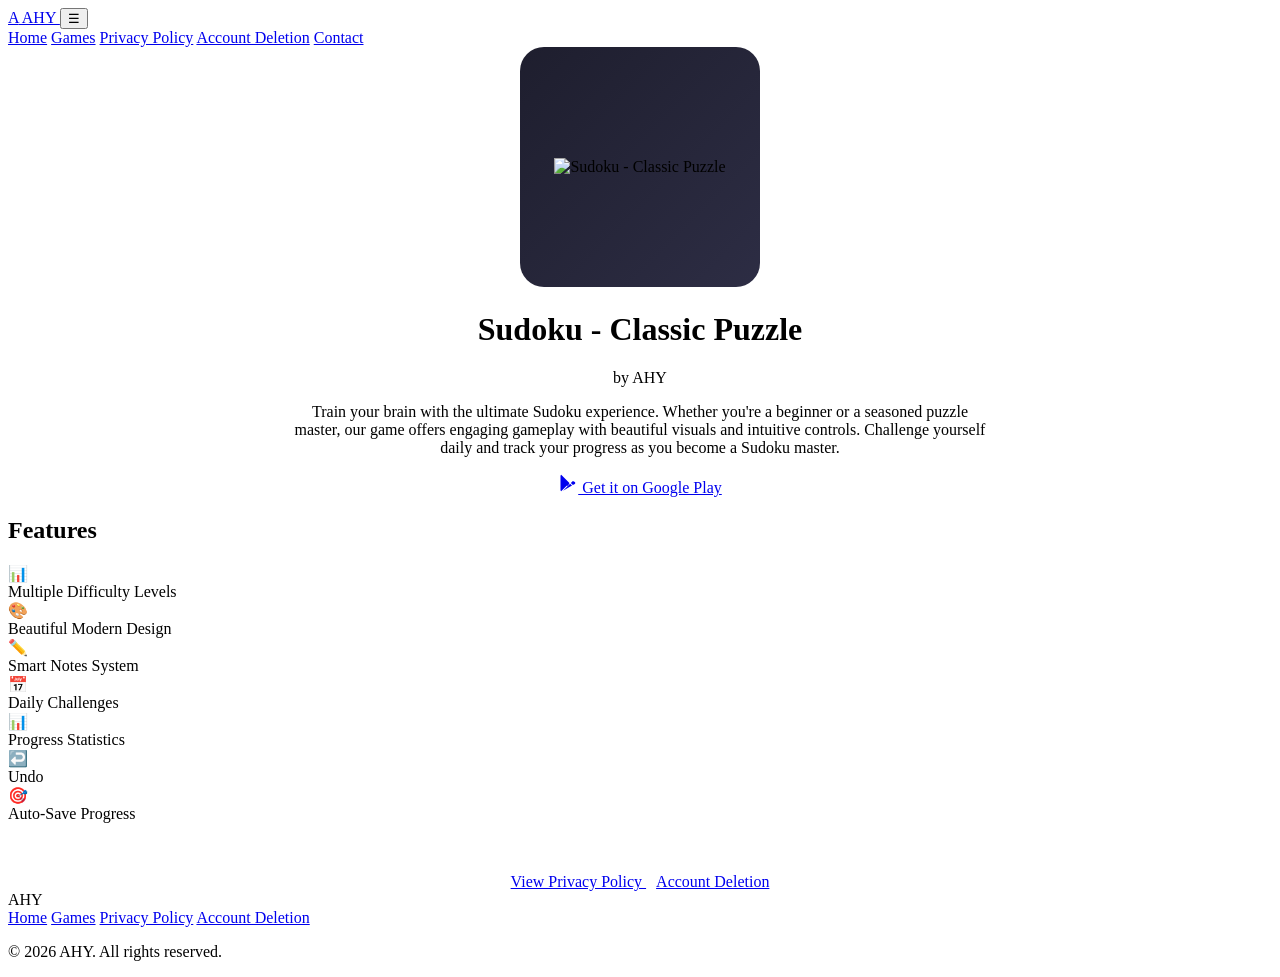
==== games/sudoku/index.html @ 4fc985c7 "Add files via upload" ====
<!DOCTYPE html>
<html lang="en">
<head>
    <meta charset="UTF-8">
    <meta name="viewport" content="width=device-width, initial-scale=1.0">
    <title>Sudoku - Classic Puzzle - AHY</title>
    <meta name="description" content="Download Sudoku - Classic Puzzle by AHY. Train your brain with the ultimate Sudoku experience on Google Play.">
    <link rel="stylesheet" href="../../css/styles.css">
    <link rel="preconnect" href="https://fonts.googleapis.com">
    <link rel="preconnect" href="https://fonts.gstatic.com" crossorigin>
    <link href="https://fonts.googleapis.com/css2?family=Inter:wght@400;500;600;700;800&display=swap" rel="stylesheet">
    <style>
        .game-icon-large {
            width: 100%;
            max-width: 200px;
            aspect-ratio: 1;
            border-radius: 24px;
            display: flex;
            align-items: center;
            justify-content: center;
            border: 1px solid var(--border-color);
            margin: 0 auto 24px;
            overflow: hidden;
            padding: 20px;
            background: linear-gradient(135deg, #1e1e2e 0%, #2d2d44 100%);
        }
        .game-icon-large img {
            max-width: 100%;
            max-height: 100%;
            object-fit: contain;
        }
    </style>
</head>
<body>
    <header>
        <div class="container nav-container">
            <a href="../../index.html" class="logo">
                <span class="logo-icon">A</span>
                AHY
            </a>
            <button class="mobile-menu-btn" onclick="toggleMenu()">☰</button>
            <nav id="mainNav">
                <a href="../../index.html">Home</a>
                <a href="../index.html" class="active">Games</a>
                <a href="privacy-policy.html">Privacy Policy</a>
                <a href="account-deletion.html">Account Deletion</a>
                <a href="../../index.html#contact">Contact</a>
            </nav>
        </div>
    </header>

    <main>
        <div class="game-detail">
            <div class="game-hero">
                <div class="game-icon-large">
                    <img src="../../images/icon.png" alt="Sudoku - Classic Puzzle">
                </div>
                <div class="game-info" style="text-align: center; max-width: 700px; margin: 0 auto;">
                    <h1>Sudoku - Classic Puzzle</h1>
                    <p class="game-developer">by AHY</p>
                    <p class="game-description">
                        Train your brain with the ultimate Sudoku experience. Whether you're a beginner or a seasoned 
                        puzzle master, our game offers engaging gameplay with beautiful visuals and intuitive controls.
                        Challenge yourself daily and track your progress as you become a Sudoku master.
                    </p>
                    <a href="https://play.google.com/store/apps/details?id=com.AHY.sudokugame" target="_blank" class="btn btn-primary">
                        <svg width="20" height="20" viewBox="0 0 24 24" fill="currentColor">
                            <path d="M3 20.5v-17c0-.59.34-1.11.84-1.35L13.69 12l-9.85 9.85c-.5-.24-.84-.76-.84-1.35zm13.81-5.38L6.05 21.34l8.49-8.49 2.27 2.27zm3.35-4.31c.34.27.59.69.59 1.19s-.22.9-.57 1.18l-2.29 1.32-2.5-2.5 2.5-2.5 2.27 1.31zm-6.43 2.21l-2.5 2.5-2.27-1.31c-.34-.27-.57-.69-.57-1.18s.22-.9.57-1.18l2.27-1.32 2.5 2.5z"/>
                        </svg>
                        Get it on Google Play
                    </a>
                </div>
            </div>

            <div class="features">
                <h2>Features</h2>
                <div class="features-list">
                    <div class="feature-item">
                        <div class="feature-icon">📊</div>
                        <span class="feature-text">Multiple Difficulty Levels</span>
                    </div>
                    <div class="feature-item">
                        <div class="feature-icon">🎨</div>
                        <span class="feature-text">Beautiful Modern Design</span>
                    </div>
                    <div class="feature-item">
                        <div class="feature-icon">✏️</div>
                        <span class="feature-text">Smart Notes System</span>
                    </div>
                    <div class="feature-item">
                        <div class="feature-icon">📅</div>
                        <span class="feature-text">Daily Challenges</span>
                    </div>
                    <div class="feature-item">
                        <div class="feature-icon">📊</div>
                        <span class="feature-text">Progress Statistics</span>
                    </div>
                    <div class="feature-item">
                        <div class="feature-icon">↩️</div>
                        <span class="feature-text">Undo</span>
                    </div>
                    <div class="feature-item">
                        <div class="feature-icon">🎯</div>
                        <span class="feature-text">Auto-Save Progress</span>
                    </div>
                </div>
            </div>

            <div style="text-align: center; margin-top: 50px;">
                <a href="privacy-policy.html" class="btn btn-secondary" style="margin-right: 10px;">
                    View Privacy Policy
                </a>
                <a href="account-deletion.html" class="btn btn-secondary">
                    Account Deletion
                </a>
            </div>
        </div>
    </main>

    <footer>
        <div class="container footer-content">
            <div class="footer-logo">AHY</div>
            <div class="footer-links">
                <a href="../../index.html">Home</a>
                <a href="../index.html">Games</a>
                <a href="privacy-policy.html">Privacy Policy</a>
                <a href="account-deletion.html">Account Deletion</a>
            </div>
            <p class="footer-copyright">© 2026 AHY. All rights reserved.</p>
        </div>
    </footer>

    <script>
        function toggleMenu() {
            document.getElementById('mainNav').classList.toggle('active');
        }
    </script>
</body>
</html>
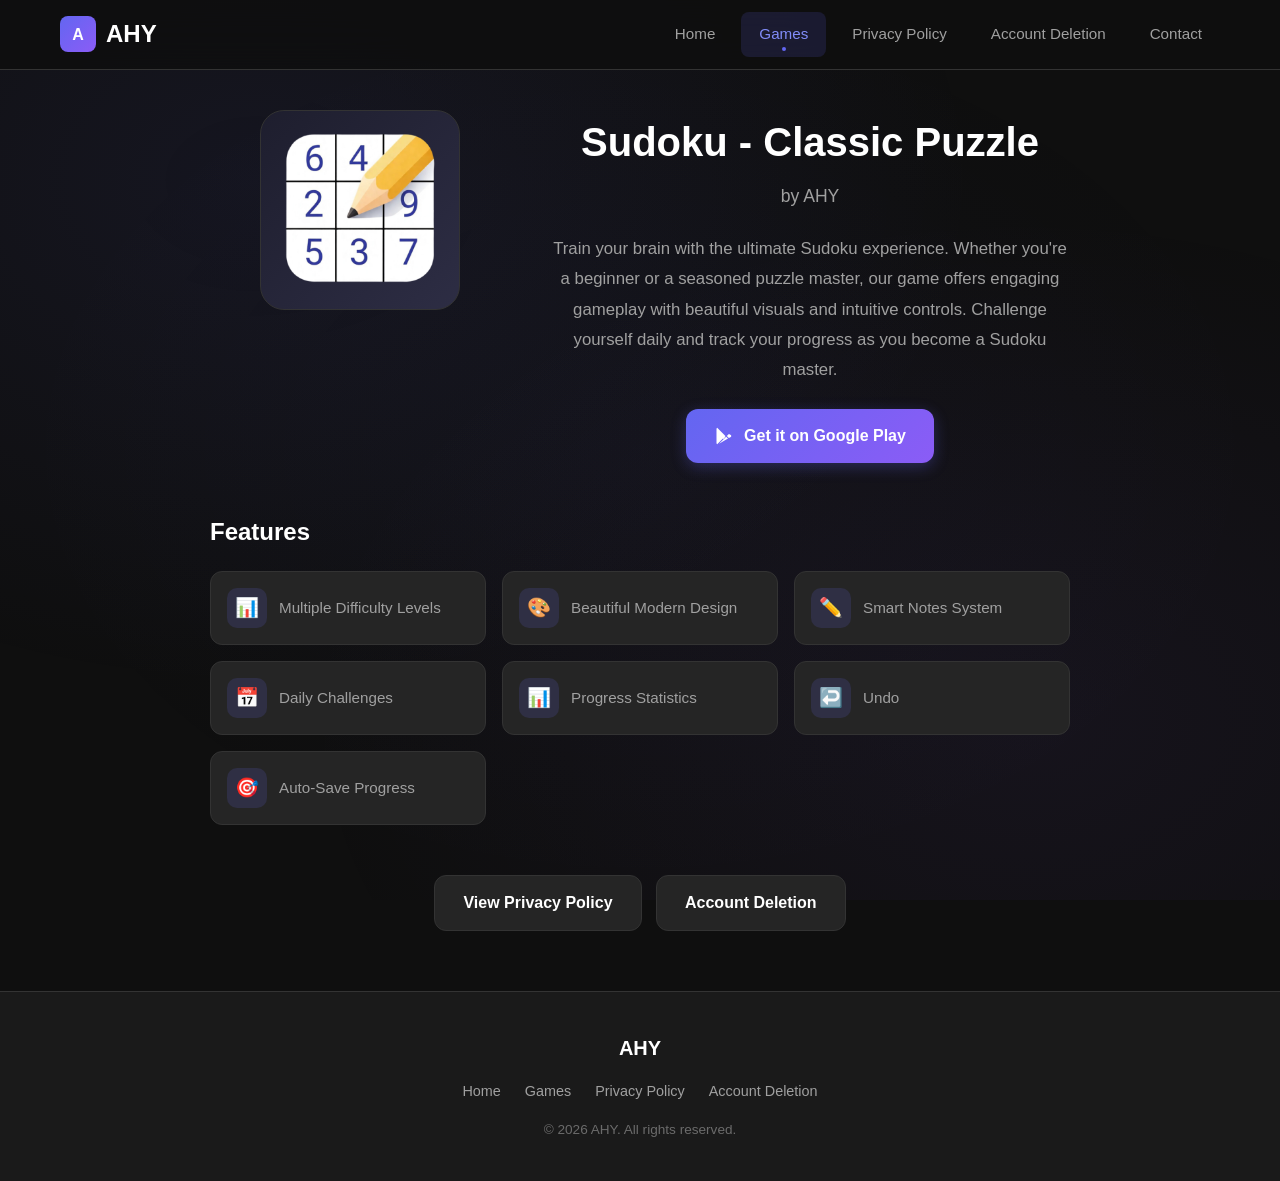
==== commit a197ead0: "Add files via upload" ====
--- a/games/sudoku/index.html
+++ b/games/sudoku/index.html
@@ -114,6 +114,19 @@
                     Account Deletion
                 </a>
             </div>
+
+            <!-- Website Notification -->
+            <div id="websiteNotification" class="notification hidden">
+                <div class="notification-content">
+                    <span class="notification-text">
+                        If you enjoyed our games, consider supporting our work! Every contribution helps us create more amazing puzzle games.
+                    </span>
+                    <div class="notification-actions">
+                        <a href="https://ko-fi.com/aronemet" target="_blank" class="btn btn-primary btn-sm">Support Us</a>
+                        <button onclick="hideNotification()" class="btn btn-secondary btn-sm">Maybe Later</button>
+                    </div>
+                </div>
+            </div>
         </div>
     </main>
 
@@ -134,6 +147,28 @@
         function toggleMenu() {
             document.getElementById('mainNav').classList.toggle('active');
         }
+
+        // Website notification logic
+        function showNotification() {
+            const notification = document.getElementById('websiteNotification');
+            const hasSeen = localStorage.getItem('hasSeenNotification');
+            
+            // Show notification randomly (30% chance) or if not seen before
+            if (!hasSeen || Math.random() < 0.3) {
+                setTimeout(() => {
+                    notification.classList.remove('hidden');
+                }, 3000); // Show after 3 seconds
+            }
+        }
+
+        function hideNotification() {
+            const notification = document.getElementById('websiteNotification');
+            notification.classList.add('hidden');
+            localStorage.setItem('hasSeenNotification', 'true');
+        }
+
+        // Show notification on page load
+        document.addEventListener('DOMContentLoaded', showNotification);
     </script>
 </body>
 </html>
--- a/css/styles.css
+++ b/css/styles.css
@@ -0,0 +1,887 @@
+/* AHY - Modern Developer Website Styles */
+
+:root {
+    /* Color Palette */
+    --bg-primary: #0f0f0f;
+    --bg-secondary: #1a1a1a;
+    --bg-card: #252525;
+    --bg-card-hover: #2d2d2d;
+    --text-primary: #ffffff;
+    --text-secondary: #a0a0a0;
+    --text-muted: #6b6b6b;
+    --accent: #6366f1;
+    --accent-hover: #818cf8;
+    --accent-gradient: linear-gradient(135deg, #6366f1 0%, #8b5cf6 100%);
+    --border-color: #333333;
+    --shadow: 0 4px 20px rgba(0, 0, 0, 0.3);
+    --shadow-hover: 0 8px 30px rgba(99, 102, 241, 0.15);
+    
+    /* Spacing */
+    --container-width: 1200px;
+    --header-height: 70px;
+}
+
+* {
+    margin: 0;
+    padding: 0;
+    box-sizing: border-box;
+}
+
+html {
+    scroll-behavior: smooth;
+}
+
+body {
+    font-family: 'Inter', -apple-system, BlinkMacSystemFont, 'Segoe UI', Roboto, sans-serif;
+    background-color: var(--bg-primary);
+    color: var(--text-primary);
+    line-height: 1.6;
+    min-height: 100vh;
+}
+
+/* Background Pattern */
+body::before {
+    content: '';
+    position: fixed;
+    top: 0;
+    left: 0;
+    width: 100%;
+    height: 100%;
+    background: 
+        radial-gradient(ellipse at 20% 20%, rgba(99, 102, 241, 0.08) 0%, transparent 50%),
+        radial-gradient(ellipse at 80% 80%, rgba(139, 92, 246, 0.06) 0%, transparent 50%),
+        radial-gradient(ellipse at 50% 50%, rgba(99, 102, 241, 0.03) 0%, transparent 70%);
+    pointer-events: none;
+    z-index: -1;
+}
+
+/* Container */
+.container {
+    max-width: var(--container-width);
+    margin: 0 auto;
+    padding: 0 20px;
+}
+
+/* Header & Navigation */
+header {
+    position: fixed;
+    top: 0;
+    left: 0;
+    right: 0;
+    height: var(--header-height);
+    background: rgba(15, 15, 15, 0.85);
+    backdrop-filter: blur(20px);
+    border-bottom: 1px solid var(--border-color);
+    z-index: 1000;
+}
+
+.nav-container {
+    display: flex;
+    justify-content: space-between;
+    align-items: center;
+    height: 100%;
+}
+
+.logo {
+    font-size: 1.5rem;
+    font-weight: 700;
+    color: var(--text-primary);
+    text-decoration: none;
+    display: flex;
+    align-items: center;
+    gap: 10px;
+}
+
+.logo-icon {
+    width: 36px;
+    height: 36px;
+    background: var(--accent-gradient);
+    border-radius: 8px;
+    display: flex;
+    align-items: center;
+    justify-content: center;
+    font-weight: 800;
+    font-size: 1rem;
+}
+
+nav {
+    display: flex;
+    gap: 8px;
+}
+
+nav a {
+    color: var(--text-secondary);
+    text-decoration: none;
+    padding: 10px 18px;
+    border-radius: 8px;
+    font-weight: 500;
+    font-size: 0.95rem;
+    transition: all 0.3s ease;
+    position: relative;
+}
+
+nav a:hover {
+    color: var(--text-primary);
+    background: rgba(99, 102, 241, 0.1);
+}
+
+nav a.active {
+    color: var(--accent-hover);
+    background: rgba(99, 102, 241, 0.15);
+}
+
+nav a.active::after {
+    content: '';
+    position: absolute;
+    bottom: 6px;
+    left: 50%;
+    transform: translateX(-50%);
+    width: 4px;
+    height: 4px;
+    background: var(--accent);
+    border-radius: 50%;
+}
+
+/* Mobile Navigation */
+.mobile-menu-btn {
+    display: none;
+    background: none;
+    border: none;
+    color: var(--text-primary);
+    font-size: 1.5rem;
+    cursor: pointer;
+    padding: 8px;
+}
+
+/* Main Content */
+main {
+    padding-top: calc(var(--header-height) + 40px);
+    padding-bottom: 60px;
+    min-height: calc(100vh - var(--header-height));
+}
+
+/* Hero Section */
+.hero {
+    text-align: center;
+    padding: 60px 20px;
+}
+
+.hero-title {
+    font-size: 3.5rem;
+    font-weight: 800;
+    margin-bottom: 20px;
+    background: var(--accent-gradient);
+    -webkit-background-clip: text;
+    -webkit-text-fill-color: transparent;
+    background-clip: text;
+    letter-spacing: -0.02em;
+}
+
+.hero-subtitle {
+    font-size: 1.25rem;
+    color: var(--text-secondary);
+    max-width: 600px;
+    margin: 0 auto 40px;
+}
+
+/* Button Styles */
+.btn {
+    display: inline-flex;
+    align-items: center;
+    gap: 10px;
+    padding: 14px 28px;
+    border-radius: 12px;
+    font-weight: 600;
+    font-size: 1rem;
+    text-decoration: none;
+    transition: all 0.3s ease;
+    border: none;
+    cursor: pointer;
+}
+
+.btn-primary {
+    background: var(--accent-gradient);
+    color: white;
+    box-shadow: 0 4px 15px rgba(99, 102, 241, 0.3);
+}
+
+.btn-primary:hover {
+    transform: translateY(-2px);
+    box-shadow: 0 6px 25px rgba(99, 102, 241, 0.4);
+}
+
+.btn-secondary {
+    background: var(--bg-card);
+    color: var(--text-primary);
+    border: 1px solid var(--border-color);
+}
+
+.btn-secondary:hover {
+    background: var(--bg-card-hover);
+    border-color: var(--accent);
+}
+
+/* Games Grid */
+.games-grid {
+    display: grid;
+    grid-template-columns: repeat(auto-fill, minmax(320px, 1fr));
+    gap: 24px;
+    margin-top: 40px;
+}
+
+/* Game Card */
+.game-card {
+    background: var(--bg-card);
+    border-radius: 16px;
+    overflow: hidden;
+    border: 1px solid var(--border-color);
+    transition: all 0.4s ease;
+    text-decoration: none;
+    display: block;
+}
+
+.game-card:hover {
+    transform: translateY(-8px);
+    box-shadow: var(--shadow-hover);
+    border-color: var(--accent);
+}
+
+.game-card-image {
+    width: 100%;
+    height: 200px;
+    background: linear-gradient(135deg, #1e1e2e 0%, #2d2d44 100%);
+    display: flex;
+    align-items: center;
+    justify-content: center;
+    font-size: 4rem;
+}
+
+.game-card-content {
+    padding: 24px;
+}
+
+.game-card-title {
+    font-size: 1.25rem;
+    font-weight: 700;
+    color: var(--text-primary);
+    margin-bottom: 8px;
+}
+
+.game-card-description {
+    color: var(--text-secondary);
+    font-size: 0.9rem;
+    margin-bottom: 16px;
+}
+
+.game-card-meta {
+    display: flex;
+    gap: 12px;
+    flex-wrap: wrap;
+}
+
+.tag {
+    background: rgba(99, 102, 241, 0.15);
+    color: var(--accent-hover);
+    padding: 4px 12px;
+    border-radius: 20px;
+    font-size: 0.75rem;
+    font-weight: 600;
+}
+
+/* Page Headers */
+.page-header {
+    text-align: center;
+    padding: 40px 20px;
+}
+
+.page-title {
+    font-size: 2.5rem;
+    font-weight: 700;
+    margin-bottom: 12px;
+    color: var(--text-primary);
+}
+
+.page-description {
+    color: var(--text-secondary);
+    font-size: 1.1rem;
+    max-width: 600px;
+    margin: 0 auto;
+}
+
+/* Game Detail Page */
+.game-detail {
+    max-width: 900px;
+    margin: 0 auto;
+    padding: 0 20px;
+}
+
+.game-hero {
+    display: grid;
+    grid-template-columns: 300px 1fr;
+    gap: 40px;
+    margin-bottom: 50px;
+    align-items: start;
+}
+
+.game-icon-large {
+    width: 100%;
+    aspect-ratio: 1;
+    background: linear-gradient(135deg, #1e1e2e 0%, #2d2d44 100%);
+    border-radius: 24px;
+    display: flex;
+    align-items: center;
+    justify-content: center;
+    font-size: 6rem;
+    border: 1px solid var(--border-color);
+}
+
+.game-info h1 {
+    font-size: 2.5rem;
+    font-weight: 800;
+    margin-bottom: 8px;
+}
+
+.game-developer {
+    color: var(--text-secondary);
+    font-size: 1.1rem;
+    margin-bottom: 24px;
+}
+
+.game-description {
+    color: var(--text-secondary);
+    font-size: 1.05rem;
+    line-height: 1.8;
+    margin-bottom: 24px;
+}
+
+/* Features List */
+.features {
+    margin: 40px 0;
+}
+
+.features h2 {
+    font-size: 1.5rem;
+    margin-bottom: 20px;
+    color: var(--text-primary);
+}
+
+.features-list {
+    display: grid;
+    grid-template-columns: repeat(auto-fit, minmax(250px, 1fr));
+    gap: 16px;
+}
+
+.feature-item {
+    display: flex;
+    align-items: center;
+    gap: 12px;
+    padding: 16px;
+    background: var(--bg-card);
+    border-radius: 12px;
+    border: 1px solid var(--border-color);
+}
+
+.feature-icon {
+    width: 40px;
+    height: 40px;
+    background: rgba(99, 102, 241, 0.15);
+    border-radius: 10px;
+    display: flex;
+    align-items: center;
+    justify-content: center;
+    font-size: 1.2rem;
+    flex-shrink: 0;
+}
+
+.feature-text {
+    color: var(--text-secondary);
+    font-size: 0.95rem;
+}
+
+/* Screenshots Section */
+.screenshots {
+    margin: 50px 0;
+}
+
+.screenshots h2 {
+    font-size: 1.5rem;
+    margin-bottom: 20px;
+    color: var(--text-primary);
+}
+
+.screenshots-grid {
+    display: grid;
+    grid-template-columns: repeat(auto-fill, minmax(200px, 1fr));
+    gap: 16px;
+}
+
+.screenshot {
+    aspect-ratio: 9/16;
+    background: linear-gradient(135deg, #1e1e2e 0%, #2d2d44 100%);
+    border-radius: 12px;
+    border: 1px solid var(--border-color);
+    display: flex;
+    align-items: center;
+    justify-content: center;
+    font-size: 3rem;
+    color: var(--text-muted);
+    transition: all 0.3s ease;
+}
+
+.screenshot:hover {
+    border-color: var(--accent);
+    transform: scale(1.02);
+}
+
+/* Privacy Policy Page */
+.privacy-content {
+    max-width: 800px;
+    margin: 0 auto;
+    padding: 0 20px;
+}
+
+.privacy-content h1 {
+    font-size: 2rem;
+    margin-bottom: 8px;
+}
+
+.privacy-content h2 {
+    font-size: 1.4rem;
+    margin-top: 30px;
+    margin-bottom: 12px;
+    color: var(--text-primary);
+}
+
+.privacy-content p {
+    color: var(--text-secondary);
+    margin-bottom: 16px;
+    line-height: 1.8;
+}
+
+.privacy-content ul {
+    margin-bottom: 20px;
+    padding-left: 24px;
+}
+
+.privacy-content li {
+    color: var(--text-secondary);
+    margin-bottom: 8px;
+    line-height: 1.6;
+}
+
+/* Footer */
+footer {
+    background: var(--bg-secondary);
+    border-top: 1px solid var(--border-color);
+    padding: 40px 20px;
+    text-align: center;
+    margin-top: auto;
+}
+
+.footer-content {
+    display: flex;
+    flex-direction: column;
+    align-items: center;
+    gap: 16px;
+}
+
+.footer-logo {
+    font-size: 1.25rem;
+    font-weight: 700;
+    color: var(--text-primary);
+}
+
+.footer-links {
+    display: flex;
+    gap: 24px;
+    flex-wrap: wrap;
+    justify-content: center;
+}
+
+.footer-links a {
+    color: var(--text-secondary);
+    text-decoration: none;
+    font-size: 0.9rem;
+    transition: color 0.3s ease;
+}
+
+.footer-links a:hover {
+    color: var(--accent-hover);
+}
+
+.footer-copyright {
+    color: var(--text-muted);
+    font-size: 0.85rem;
+}
+
+/* Contact Section */
+.contact-section {
+    max-width: 600px;
+    margin: 0 auto;
+    padding: 40px 20px;
+}
+
+.contact-form {
+    background: var(--bg-card);
+    padding: 32px;
+    border-radius: 16px;
+    border: 1px solid var(--border-color);
+}
+
+.form-group {
+    margin-bottom: 20px;
+}
+
+.form-group label {
+    display: block;
+    color: var(--text-primary);
+    margin-bottom: 8px;
+    font-weight: 500;
+}
+
+.form-group input,
+.form-group textarea {
+    width: 100%;
+    padding: 14px 16px;
+    background: var(--bg-secondary);
+    border: 1px solid var(--border-color);
+    border-radius: 10px;
+    color: var(--text-primary);
+    font-size: 1rem;
+    font-family: inherit;
+    transition: border-color 0.3s ease;
+}
+
+.form-group input:focus,
+.form-group textarea:focus {
+    outline: none;
+    border-color: var(--accent);
+}
+
+.form-group textarea {
+    min-height: 150px;
+    resize: vertical;
+}
+
+/* Responsive Design */
+@media (max-width: 768px) {
+    .hero-title {
+        font-size: 2.5rem;
+    }
+    
+    .hero-subtitle {
+        font-size: 1rem;
+    }
+    
+    .nav-container {
+        position: relative;
+    }
+    
+    nav {
+        position: absolute;
+        top: 100%;
+        left: 0;
+        right: 0;
+        background: var(--bg-secondary);
+        border-bottom: 1px solid var(--border-color);
+        flex-direction: column;
+        padding: 16px;
+        gap: 4px;
+        display: none;
+    }
+    
+    nav.active {
+        display: flex;
+    }
+    
+    nav a {
+        padding: 12px 16px;
+    }
+    
+    .mobile-menu-btn {
+        display: block;
+    }
+    
+    .game-hero {
+        grid-template-columns: 1fr;
+        text-align: center;
+    }
+    
+    .game-icon-large {
+        max-width: 200px;
+        margin: 0 auto;
+    }
+    
+    .game-info h1 {
+        font-size: 2rem;
+    }
+    
+    .page-title {
+        font-size: 2rem;
+    }
+    
+    .games-grid {
+        grid-template-columns: 1fr;
+    }
+    
+    .features-list {
+        grid-template-columns: 1fr;
+    }
+}
+
+@media (max-width: 480px) {
+    .container {
+        padding: 0 16px;
+    }
+    
+    .hero {
+        padding: 40px 16px;
+    }
+    
+    .hero-title {
+        font-size: 2rem;
+    }
+    
+    .btn {
+        width: 100%;
+        justify-content: center;
+    }
+}
+
+/* Donation Button */
+.donate-btn {
+    display: inline-flex;
+    align-items: center;
+    gap: 8px;
+    padding: 10px 16px;
+    background: linear-gradient(135deg, #ff6b6b 0%, #ee5a24 100%);
+    color: white;
+    text-decoration: none;
+    border-radius: 12px;
+    font-weight: 600;
+    font-size: 0.9rem;
+    transition: all 0.3s ease;
+    box-shadow: 0 4px 15px rgba(255, 107, 107, 0.3);
+    border: 1px solid rgba(255, 107, 107, 0.3);
+}
+
+.donate-btn:hover {
+    transform: translateY(-2px);
+    box-shadow: 0 6px 25px rgba(255, 107, 107, 0.4);
+    background: linear-gradient(135deg, #ff7f7f 0%, #ff7043 100%);
+}
+
+.btn-donate {
+    background: linear-gradient(135deg, #ff6b6b 0%, #ee5a24 100%);
+    color: white;
+    box-shadow: 0 4px 15px rgba(255, 107, 107, 0.3);
+    border: 1px solid rgba(255, 107, 107, 0.3);
+}
+
+.btn-donate:hover {
+    transform: translateY(-2px);
+    box-shadow: 0 6px 25px rgba(255, 107, 107, 0.4);
+    background: linear-gradient(135deg, #ff7f7f 0%, #ff7043 100%);
+}
+
+.footer-donate {
+    display: inline-flex;
+    align-items: center;
+    gap: 6px;
+    background: linear-gradient(135deg, #ff6b6b 0%, #ee5a24 100%);
+    color: white;
+    text-decoration: none;
+    padding: 8px 12px;
+    border-radius: 8px;
+    font-size: 0.85rem;
+    font-weight: 600;
+    transition: all 0.3s ease;
+}
+
+.footer-donate:hover {
+    transform: translateY(-1px);
+    box-shadow: 0 4px 15px rgba(255, 107, 107, 0.3);
+    background: linear-gradient(135deg, #ff7f7f 0%, #ff7043 100%);
+}
+
+/* Website Notification */
+.notification {
+    position: fixed;
+    bottom: 20px;
+    right: 20px;
+    background: var(--bg-card);
+    border: 1px solid var(--border-color);
+    border-radius: 16px;
+    padding: 20px;
+    box-shadow: var(--shadow);
+    z-index: 1000;
+    max-width: 350px;
+    transform: translateX(120%);
+    transition: transform 0.4s cubic-bezier(0.175, 0.885, 0.32, 1.275);
+    backdrop-filter: blur(10px);
+}
+
+.notification:not(.hidden) {
+    transform: translateX(0);
+}
+
+.notification-content {
+    display: flex;
+    flex-direction: column;
+    gap: 16px;
+}
+
+.notification-text {
+    color: var(--text-secondary);
+    font-size: 0.9rem;
+    line-height: 1.5;
+}
+
+.notification-actions {
+    display: flex;
+    gap: 10px;
+}
+
+.btn-sm {
+    padding: 8px 16px;
+    font-size: 0.85rem;
+    border-radius: 8px;
+}
+
+.hidden {
+    display: none !important;
+}
+
+/* Contact Notification */
+.contact-notification {
+    position: fixed;
+    top: 20px;
+    right: 20px;
+    background: linear-gradient(135deg, #10b981 0%, #065f46 100%);
+    border: 1px solid rgba(16, 185, 129, 0.3);
+    border-radius: 16px;
+    padding: 16px 20px;
+    box-shadow: 0 8px 30px rgba(16, 185, 129, 0.3);
+    z-index: 1001;
+    max-width: 400px;
+    transform: translateX(120%);
+    transition: transform 0.4s cubic-bezier(0.175, 0.885, 0.32, 1.275);
+    backdrop-filter: blur(10px);
+}
+
+.contact-notification:not(.hidden) {
+    transform: translateX(0);
+}
+
+.contact-notification .notification-content {
+    display: flex;
+    align-items: center;
+    gap: 12px;
+}
+
+.contact-notification .notification-icon {
+    font-size: 1.5rem;
+    filter: drop-shadow(0 2px 4px rgba(0,0,0,0.3));
+}
+
+.contact-notification .notification-text {
+    color: white;
+    font-size: 0.9rem;
+    line-height: 1.4;
+    margin: 0;
+}
+
+.contact-notification .notification-text strong {
+    color: #d1fae5;
+    display: block;
+    margin-bottom: 4px;
+}
+
+.contact-notification .close-btn {
+    background: none;
+    border: none;
+    color: white;
+    font-size: 1.5rem;
+    cursor: pointer;
+    padding: 0;
+    width: 24px;
+    height: 24px;
+    display: flex;
+    align-items: center;
+    justify-content: center;
+    border-radius: 50%;
+    transition: background 0.2s ease;
+}
+
+.contact-notification .close-btn:hover {
+    background: rgba(255, 255, 255, 0.1);
+}
+
+/* Responsive for contact notification */
+@media (max-width: 768px) {
+    .contact-notification {
+        top: 10px;
+        right: 10px;
+        left: 10px;
+        max-width: none;
+        transform: translateY(-120%);
+    }
+    
+    .contact-notification:not(.hidden) {
+        transform: translateY(0);
+    }
+    
+    .contact-notification .notification-content {
+        flex-direction: column;
+        align-items: flex-start;
+        text-align: left;
+    }
+    
+    .contact-notification .notification-icon {
+        align-self: flex-start;
+    }
+}
+
+/* Responsive for notification */
+@media (max-width: 768px) {
+    .notification {
+        bottom: 10px;
+        right: 10px;
+        left: 10px;
+        max-width: none;
+        transform: translateY(120%);
+    }
+    
+    .notification:not(.hidden) {
+        transform: translateY(0);
+    }
+    
+    .notification-actions {
+        flex-direction: column;
+    }
+    
+    .btn-sm {
+        width: 100%;
+    }
+}
+
+/* Animations */
+@keyframes fadeInUp {
+    from {
+        opacity: 0;
+        transform: translateY(20px);
+    }
+    to {
+        opacity: 1;
+        transform: translateY(0);
+    }
+}
+
+.hero, .page-header, .game-card, .feature-item {
+    animation: fadeInUp 0.6s ease forwards;
+}
+
+.game-card:nth-child(1) { animation-delay: 0.1s; }
+.game-card:nth-child(2) { animation-delay: 0.2s; }
+.game-card:nth-child(3) { animation-delay: 0.3s; }
+.game-card:nth-child(4) { animation-delay: 0.4s; }
